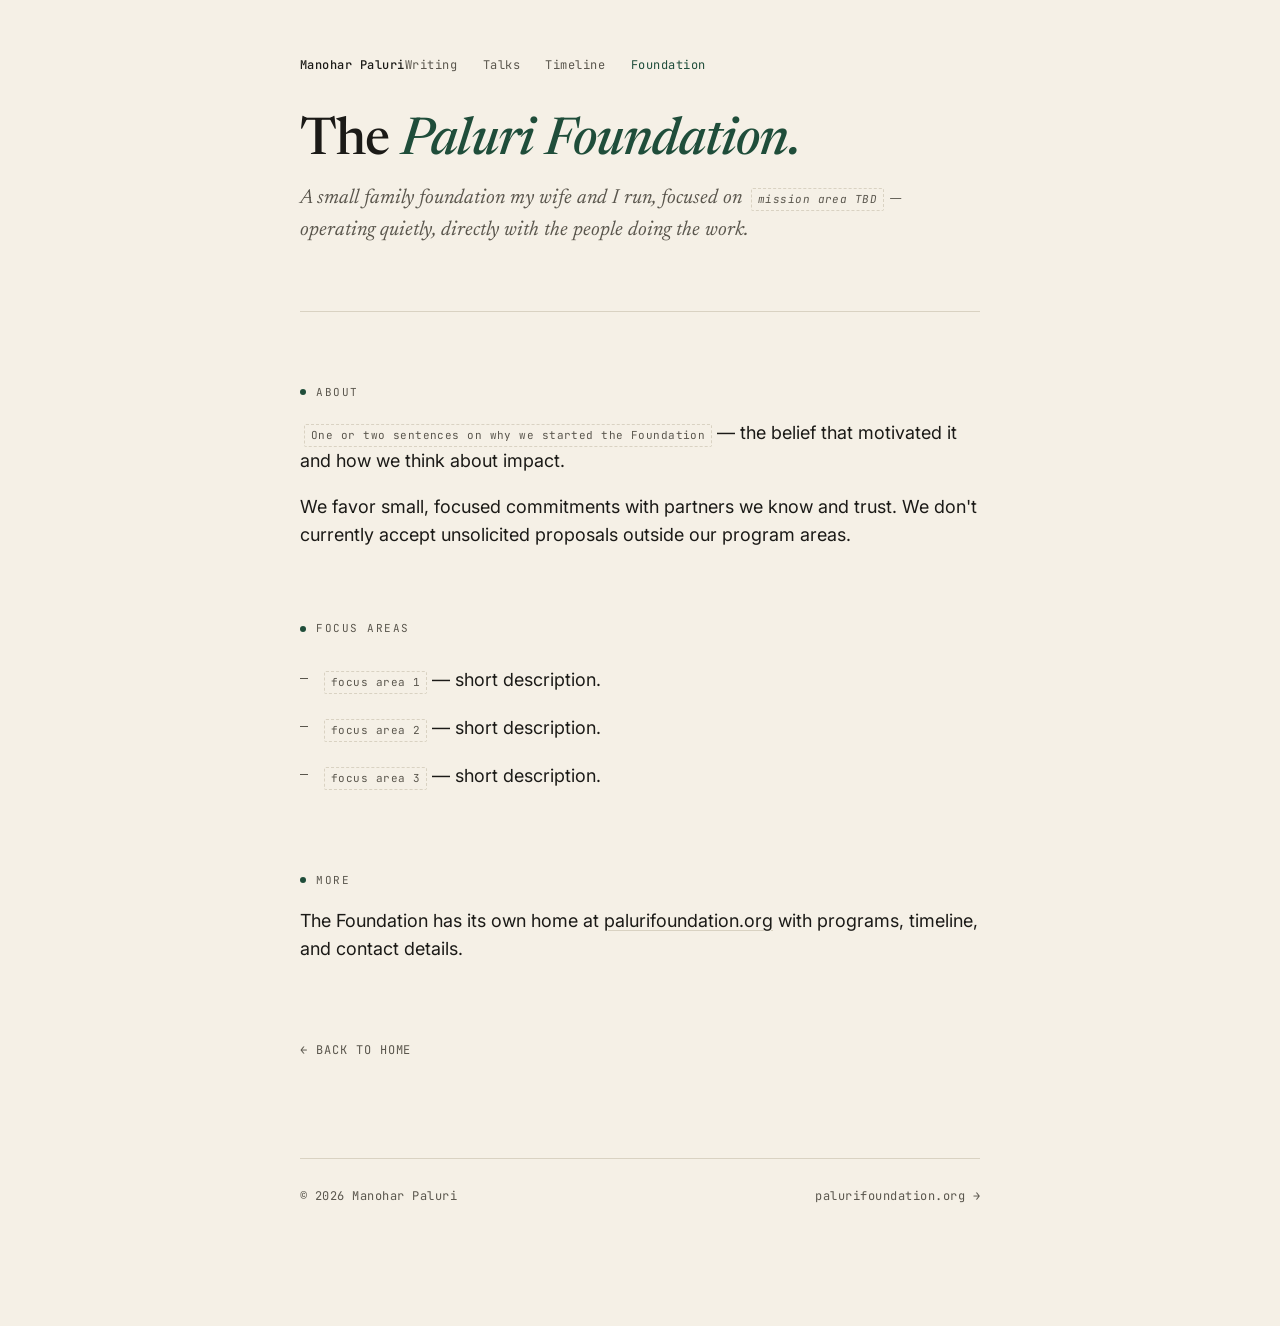
==== foundation/index.html @ d1e15f9b "added individual pages" ====
<!doctype html>
<html lang="en">
<head>
<meta charset="utf-8" />
<meta name="viewport" content="width=device-width,initial-scale=1" />
<title>Paluri Foundation — Manohar Paluri</title>
<link rel="preconnect" href="https://fonts.googleapis.com" />
<link rel="preconnect" href="https://fonts.gstatic.com" crossorigin />
<link href="https://fonts.googleapis.com/css2?family=Newsreader:ital,opsz,wght@0,6..72,400;0,6..72,500;0,6..72,600;1,6..72,400&family=Inter:wght@400;500;600&family=JetBrains+Mono:wght@400;500&display=swap" rel="stylesheet" />
<link rel="stylesheet" href="../styles.css" />
</head>
<body>

<div class="page">

  <div class="topbar">
    <a class="mark" href="/">Manohar Paluri</a>
    <nav>
      <a href="/writing/">Writing</a>
      <a href="/talks/">Talks</a>
      <a href="/timeline/">Timeline</a>
      <a href="/foundation/" aria-current="page">Foundation</a>
    </nav>
  </div>

  <section class="subhero measure">
    <h1>The <em>Paluri Foundation.</em></h1>
    <p class="lede">A small family foundation my wife and I run, focused on <span class="placeholder-note">mission area TBD</span> &mdash; operating quietly, directly with the people doing the work.</p>
  </section>

  <hr class="rule" />

  <section class="section measure">
    <p class="section-label">About</p>
    <p>
      <span class="placeholder-note">One or two sentences on why we started the Foundation</span> &mdash; the belief that motivated it and how we think about impact.
    </p>
    <p>
      We favor small, focused commitments with partners we know and trust. We don't currently accept unsolicited proposals outside our program areas.
    </p>
  </section>

  <section class="section measure">
    <p class="section-label">Focus areas</p>
    <ul class="bullets">
      <li><span class="placeholder-note">focus area 1</span> &mdash; short description.</li>
      <li><span class="placeholder-note">focus area 2</span> &mdash; short description.</li>
      <li><span class="placeholder-note">focus area 3</span> &mdash; short description.</li>
    </ul>
  </section>

  <section class="section measure">
    <p class="section-label">More</p>
    <p>
      The Foundation has its own home at <a href="https://palurifoundation.org">palurifoundation.org</a> with programs, timeline, and contact details.
    </p>
  </section>

  <section class="section measure">
    <a href="/" style="font-family: var(--font-mono); font-size: 12px; letter-spacing: 0.08em; text-transform: uppercase; text-decoration: none; color: var(--ink-soft);">&larr; Back to home</a>
  </section>

  <footer>
    <div>© <span id="year"></span> Manohar Paluri</div>
    <div><a href="https://palurifoundation.org">palurifoundation.org &rarr;</a></div>
  </footer>

</div>

<script>document.getElementById('year').textContent = new Date().getFullYear();</script>
</body>
</html>
---- styles.css ----
/* ============================================================
   manoharpaluri.com — shared styles
   Used by index.html and all sub-pages.
   ============================================================ */

:root {
  --paper: #f5f0e6;
  --ink: #1b1a17;
  --ink-soft: #5a564d;
  --rule: #d9d2c2;
  --accent: #1f4d3a;
  --accent-soft: #d7e3dc;
  --chip: #eae3d1;

  --font-display: "Newsreader", Georgia, serif;
  --font-ui: "Inter", system-ui, sans-serif;
  --font-mono: "JetBrains Mono", ui-monospace, monospace;

  --measure: 680px;
  --page-x: clamp(24px, 6vw, 96px);

  --body-size: 18px;
}

html[data-theme="green"] {
  --paper: #0e1a14;
  --ink: #e8e0cf;
  --ink-soft: #9aa89e;
  --rule: #1d2b22;
  --accent: #8ad1a7;
  --accent-soft: #18291f;
  --chip: #17231c;
}

html[data-theme="paper"] {
  --paper: #ffffff;
  --ink: #111111;
  --ink-soft: #5a5a5a;
  --rule: #e5e5e5;
  --accent: #1f4d3a;
  --accent-soft: #e8f0ec;
  --chip: #f1efea;
}

html[data-font="sans"]  { --font-display: "Inter", system-ui, sans-serif; }
html[data-font="mono"]  { --font-display: "JetBrains Mono", ui-monospace, monospace; }

* { box-sizing: border-box; }
html, body { margin: 0; padding: 0; background: var(--paper); color: var(--ink); }
body {
  font-family: var(--font-ui);
  font-size: var(--body-size);
  line-height: 1.55;
  -webkit-font-smoothing: antialiased;
  text-rendering: optimizeLegibility;
  transition: background-color .25s ease, color .25s ease;
}

a { color: var(--ink); text-decoration: underline; text-decoration-thickness: 1px; text-underline-offset: 3px; text-decoration-color: var(--rule); transition: color .15s ease, text-decoration-color .15s ease; }
a:hover { color: var(--accent); text-decoration-color: var(--accent); }
::selection { background: var(--accent); color: var(--paper); }

/* ---- Layout ---- */
.page { max-width: calc(var(--measure) + var(--page-x) * 2); margin: 0 auto; padding: 56px var(--page-x) 120px; }
.section { margin-top: 72px; }
.measure { max-width: var(--measure); }
hr.rule { border: 0; border-top: 1px solid var(--rule); margin: 64px 0 0; }

.section-label {
  font-family: var(--font-mono);
  font-size: 11px;
  letter-spacing: 0.14em;
  text-transform: uppercase;
  color: var(--ink-soft);
  margin: 0 0 18px;
  display: flex; align-items: center; gap: 10px;
}
.section-label::before {
  content: ""; display: inline-block; width: 6px; height: 6px; background: var(--accent); border-radius: 50%;
}

/* ---- Top bar ---- */
.topbar {
  display: flex; justify-content: flex-start; align-items: baseline;
  font-family: var(--font-mono); font-size: 12px; color: var(--ink-soft); letter-spacing: 0.04em;
}
.topbar .mark { color: var(--ink); font-weight: 500; text-decoration: none; }
.topbar .mark:hover { color: var(--accent); }
.topbar nav a { margin-right: 18px; margin-left: 0; text-decoration: none; color: var(--ink-soft); }
.topbar nav a:hover, .topbar nav a[aria-current="page"] { color: var(--accent); }

/* ---- Hero (home) ---- */
.hero { margin-top: 56px; }
.hero .eyebrow {
  font-family: var(--font-mono);
  font-size: 12px;
  letter-spacing: 0.14em;
  text-transform: uppercase;
  color: var(--accent);
  margin-bottom: 18px;
  display: inline-flex; align-items: center; gap: 10px;
}
.hero h1 {
  font-family: var(--font-display);
  font-weight: 500;
  font-size: clamp(36px, 5.2vw, 68px);
  line-height: 1.05;
  letter-spacing: -0.015em;
  margin: 0 0 20px;
}
.hero h1 em { font-style: italic; color: var(--accent); font-weight: 500; }
.hero .kicker {
  font-family: var(--font-display);
  font-style: italic;
  color: var(--ink-soft);
  font-size: clamp(18px, 1.6vw, 22px);
  margin: 0 0 28px;
  max-width: 560px;
}
.hero p { max-width: 620px; margin: 0 0 14px; }

.hero-grid { display: grid; grid-template-columns: 1fr 300px; gap: 48px; align-items: start; }
.hero-grid .hero-copy { grid-column: 1 / 2; grid-row: 1; order: 1; }
.hero-grid .portrait-col { grid-column: 2 / 3; grid-row: 1; order: 2; display: flex; flex-direction: column; gap: 18px; }
.hero-grid .portrait { aspect-ratio: 4/5; width: 100%; border-radius: 2px; overflow: hidden; }
.hero-grid .portrait img { width: 100%; height: 100%; object-fit: cover; display: block; }
.hero-grid .portrait-caption {
  font-family: var(--font-display);
  font-style: italic;
  font-size: 18px;
  line-height: 1.4;
  color: var(--ink);
  margin: 0;
}
.hero-grid .portrait-caption strong { font-style: normal; font-weight: 600; color: var(--accent); }
@media (max-width: 760px) {
  .hero-grid { grid-template-columns: 1fr; }
  .hero-grid .portrait-col { grid-column: 1; grid-row: 1; max-width: 260px; width: 60%; }
  .hero-grid .hero-copy { grid-column: 1; grid-row: 2; }
}

/* ---- Sub-page hero (smaller, single-column) ---- */
.subhero { margin-top: 40px; }
.subhero h1 {
  font-family: var(--font-display);
  font-weight: 500;
  font-size: clamp(32px, 4.2vw, 52px);
  line-height: 1.05;
  letter-spacing: -0.015em;
  margin: 0 0 14px;
}
.subhero h1 em { font-style: italic; color: var(--accent); font-weight: 500; }
.subhero p.lede {
  font-family: var(--font-display);
  font-style: italic;
  color: var(--ink-soft);
  font-size: clamp(18px, 1.6vw, 22px);
  margin: 0 0 0;
  max-width: 620px;
}

/* ---- Meta row / chips ---- */
.meta-row { display: flex; flex-wrap: wrap; gap: 8px; margin-top: 24px; font-family: var(--font-mono); font-size: 12px; }
.chip {
  padding: 6px 10px;
  background: var(--chip);
  color: var(--ink);
  border-radius: 999px;
  text-decoration: none;
  letter-spacing: 0.02em;
  border: 1px solid transparent;
}
.chip:hover { border-color: var(--accent); color: var(--accent); }
.chip .dot { display: inline-block; width: 6px; height: 6px; background: var(--accent); border-radius: 50%; margin-right: 6px; vertical-align: 1px; }

/* ---- Lists ---- */
ul.clean, ol.clean { padding-left: 0; list-style: none; margin: 0; }
ul.clean li, ol.clean li { padding: 14px 0; border-top: 1px solid var(--rule); display: grid; grid-template-columns: 96px 1fr auto; gap: 20px; align-items: baseline; }
ul.clean li:last-child, ol.clean li:last-child { border-bottom: 1px solid var(--rule); }
ul.clean li .when, ol.clean li .when { font-family: var(--font-mono); font-size: 12px; color: var(--ink-soft); letter-spacing: 0.04em; }
ul.clean li .what, ol.clean li .what { color: var(--ink); }
ul.clean li .what .sub, ol.clean li .what .sub { display: block; color: var(--ink-soft); font-size: 15px; margin-top: 2px; }
ul.clean li .where, ol.clean li .where { font-family: var(--font-mono); font-size: 12px; color: var(--ink-soft); text-align: right; }
@media (max-width: 680px) {
  ul.clean li, ol.clean li { grid-template-columns: 1fr; gap: 4px; }
  ul.clean li .where, ol.clean li .where { text-align: left; }
}

/* ---- Bullet list ---- */
ul.bullets { padding-left: 0; list-style: none; margin: 0; }
ul.bullets li { padding: 10px 0 10px 20px; position: relative; }
ul.bullets li::before {
  content: ""; position: absolute; left: 0; top: 22px;
  width: 8px; height: 1px; background: var(--ink-soft);
}

/* ---- Link tiles (home page hub) ---- */
.tiles { display: grid; grid-template-columns: repeat(2, 1fr); gap: 12px; }
.tile {
  display: block;
  padding: 22px 22px 20px;
  border: 1px solid var(--rule);
  border-radius: 2px;
  text-decoration: none;
  color: var(--ink);
  background: var(--paper);
  transition: border-color .15s ease, background .15s ease;
}
.tile:hover { border-color: var(--accent); background: color-mix(in oklab, var(--accent-soft) 35%, var(--paper)); }
.tile .tile-label {
  font-family: var(--font-mono); font-size: 11px; letter-spacing: 0.14em; text-transform: uppercase; color: var(--accent);
  display: flex; justify-content: space-between; align-items: center;
}
.tile .tile-label .arrow { font-family: var(--font-ui); }
.tile .tile-title { font-family: var(--font-display); font-size: 24px; font-weight: 500; margin: 10px 0 6px; line-height: 1.15; }
.tile .tile-sub { color: var(--ink-soft); font-size: 15px; margin: 0; }
@media (max-width: 560px) { .tiles { grid-template-columns: 1fr; } }

/* ---- Travel grid ---- */
.travel-grid { display: grid; grid-template-columns: repeat(3, 1fr); gap: 10px; }
.travel-grid .photo { aspect-ratio: 1/1; overflow: hidden; border-radius: 2px; }
.photo-placeholder {
  width: 100%; height: 100%;
  background: repeating-linear-gradient(45deg, var(--chip) 0 8px, var(--paper) 8px 16px);
  display: flex; align-items: center; justify-content: center;
  font-family: var(--font-mono); font-size: 10px; color: var(--ink-soft); letter-spacing: 0.08em;
  text-align: center; padding: 8px;
}
@media (max-width: 560px) { .travel-grid { grid-template-columns: repeat(2, 1fr); } }

/* ---- Portrait placeholder ---- */
.portrait-placeholder {
  width: 100%; height: 100%;
  background:
    repeating-linear-gradient(
      135deg,
      color-mix(in oklab, var(--accent) 16%, var(--paper)) 0 12px,
      color-mix(in oklab, var(--accent) 8%, var(--paper)) 12px 24px
    );
  display: flex; align-items: flex-end; justify-content: flex-start;
  padding: 12px;
  font-family: var(--font-mono); font-size: 11px; color: var(--ink-soft);
  letter-spacing: 0.08em; text-transform: uppercase;
}

/* ---- Press kit ---- */
.press { display: grid; grid-template-columns: 96px 1fr; gap: 20px; padding: 20px; border: 1px solid var(--rule); border-radius: 2px; }
.press .thumb { aspect-ratio: 1/1; }
.press .thumb .portrait-placeholder { border-radius: 50%; }
.press .title { font-family: var(--font-display); font-size: 22px; margin: 0 0 4px; line-height: 1.2; }
.press .title-sub { color: var(--ink-soft); font-size: 15px; margin: 0 0 12px; }
.press .downloads { display: flex; flex-wrap: wrap; gap: 8px; }

/* ---- Footer ---- */
footer { margin-top: 96px; padding-top: 28px; border-top: 1px solid var(--rule); display: flex; flex-wrap: wrap; gap: 12px; justify-content: space-between; font-family: var(--font-mono); font-size: 12px; color: var(--ink-soft); letter-spacing: 0.04em; }
footer a { color: var(--ink-soft); text-decoration: none; }
footer a:hover { color: var(--accent); }

/* ---- Placeholder notes ---- */
.placeholder-note {
  display: inline-block; font-family: var(--font-mono); font-size: 11px;
  background: transparent; color: var(--ink-soft);
  border: 1px dashed var(--rule); padding: 2px 6px; border-radius: 2px;
  letter-spacing: 0.04em; margin-left: 4px;
}

/* ---- Tweaks panel ---- */
.tweaks {
  position: fixed; right: 20px; bottom: 20px; width: 280px;
  background: var(--paper); border: 1px solid var(--rule);
  padding: 16px; border-radius: 4px;
  font-family: var(--font-ui); font-size: 13px;
  box-shadow: 0 10px 40px rgba(0,0,0,.08), 0 2px 6px rgba(0,0,0,.04);
  display: none; z-index: 50;
}
.tweaks[data-open="true"] { display: block; }
.tweaks h4 { margin: 0 0 10px; font-family: var(--font-mono); font-size: 11px; letter-spacing: 0.14em; text-transform: uppercase; color: var(--ink-soft); }
.tweaks .row { display: flex; gap: 6px; margin-bottom: 10px; flex-wrap: wrap; }
.tweaks button {
  border: 1px solid var(--rule); background: transparent; color: var(--ink);
  padding: 6px 10px; border-radius: 2px; font-family: var(--font-mono); font-size: 11px; cursor: pointer;
  letter-spacing: 0.04em;
}
.tweaks button[aria-pressed="true"] { border-color: var(--accent); color: var(--accent); }
.tweaks button:hover { border-color: var(--accent); }
.tweaks .label { font-family: var(--font-mono); font-size: 10px; letter-spacing: 0.12em; text-transform: uppercase; color: var(--ink-soft); margin-bottom: 6px; }

/* ---- Foundation callout (home) ---- */
.foundation-callout {
  border: 1px solid var(--rule);
  border-left: 3px solid var(--accent);
  padding: 22px 24px;
  border-radius: 2px;
  background: color-mix(in oklab, var(--accent-soft) 30%, var(--paper));
}
.foundation-callout h3 { font-family: var(--font-display); font-size: 24px; font-weight: 500; margin: 0 0 8px; line-height: 1.2; }
.foundation-callout p { margin: 0 0 10px; color: var(--ink-soft); font-size: 16px; }
.foundation-callout a.learn { color: var(--accent); font-family: var(--font-mono); font-size: 12px; letter-spacing: 0.08em; text-transform: uppercase; text-decoration: none; }
.foundation-callout a.learn:hover { text-decoration: underline; }
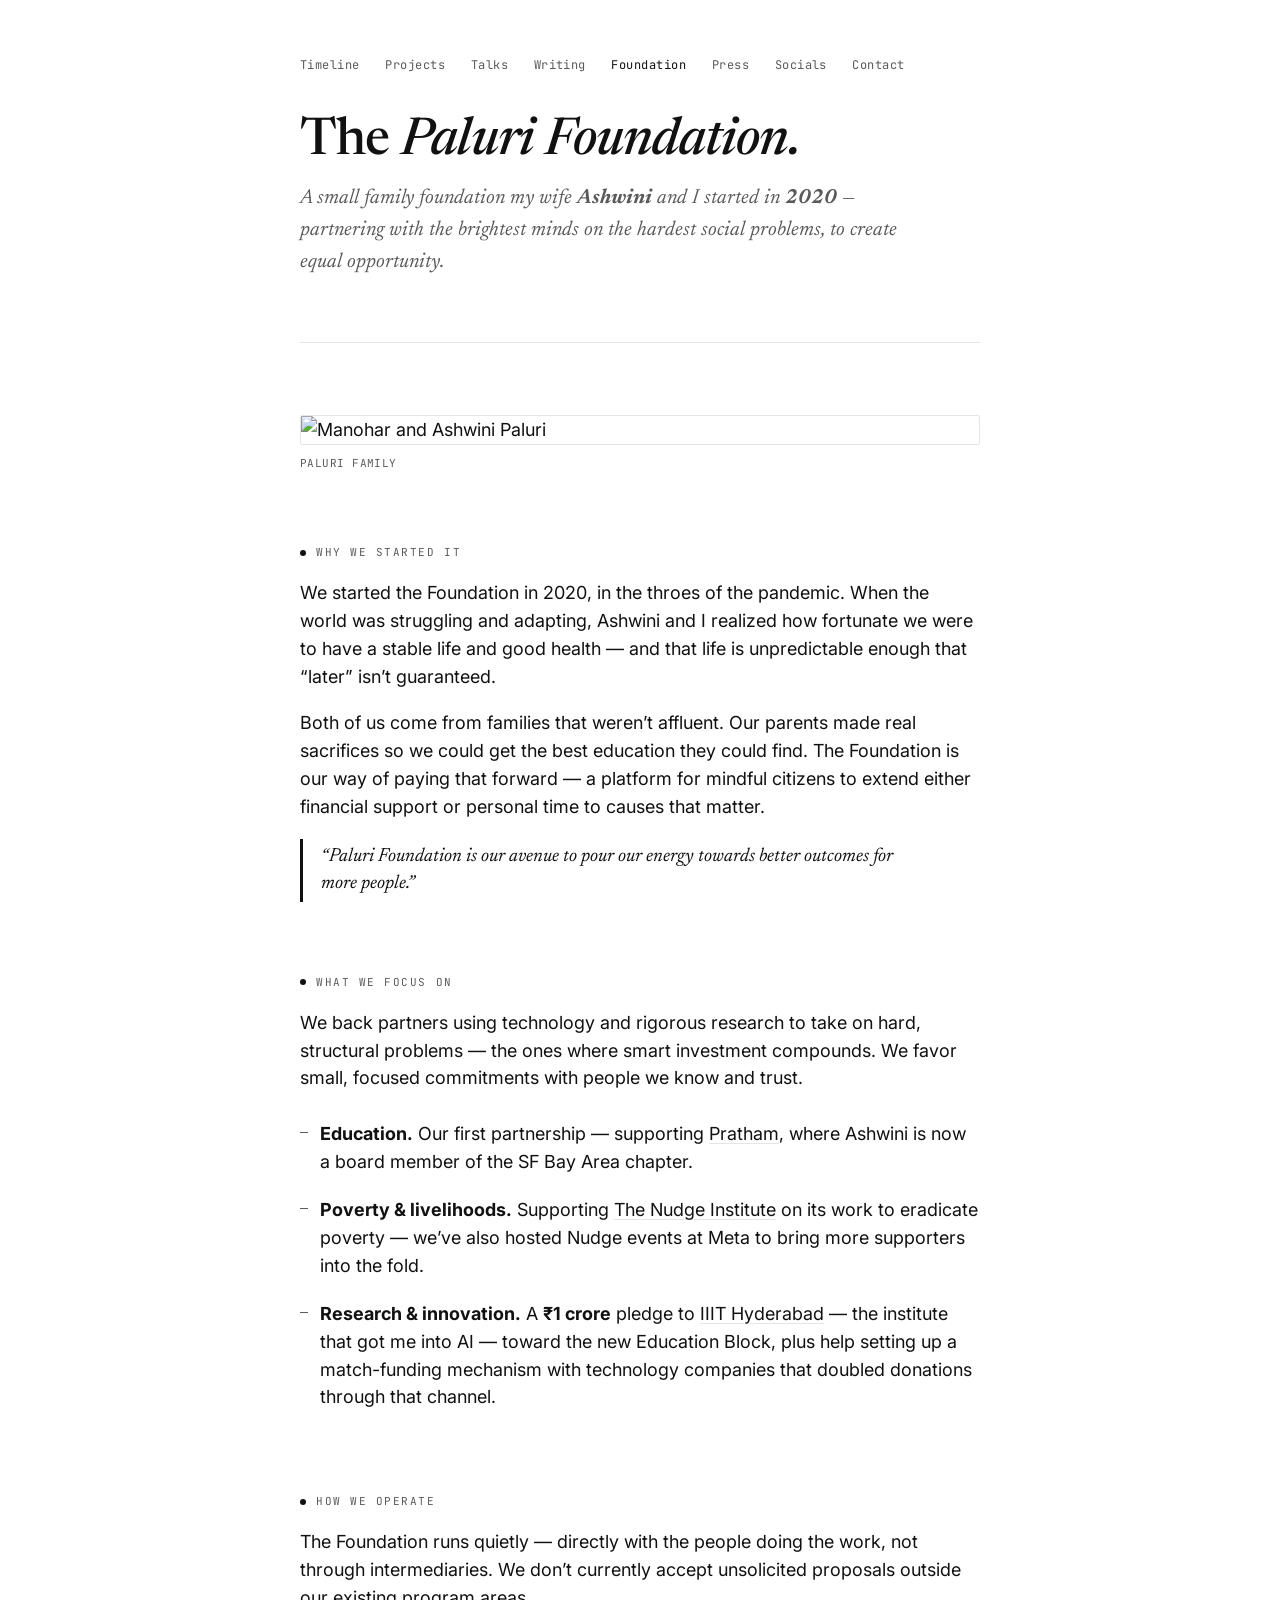
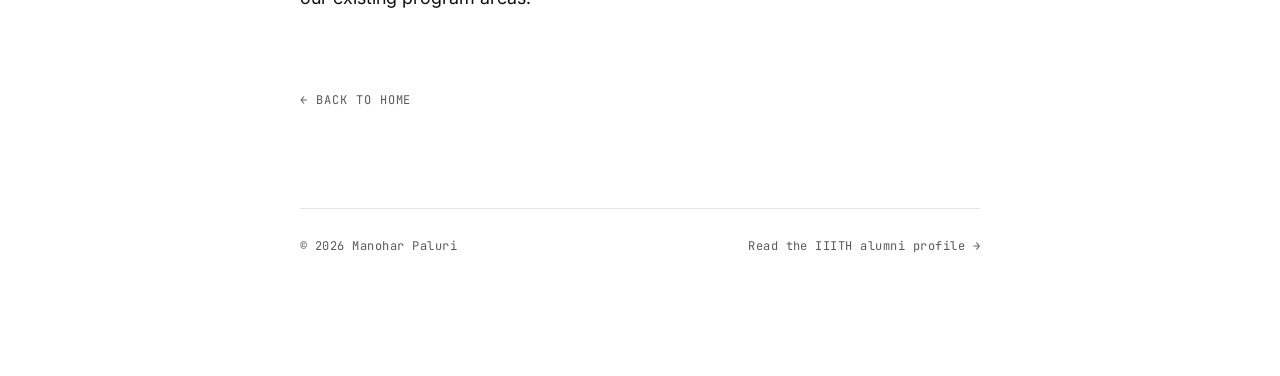
==== commit ef8f48f0: "projects page and foundation page" ====
--- a/foundation/index.html
+++ b/foundation/index.html
@@ -8,51 +8,135 @@
 <link rel="preconnect" href="https://fonts.gstatic.com" crossorigin />
 <link href="https://fonts.googleapis.com/css2?family=Newsreader:ital,opsz,wght@0,6..72,400;0,6..72,500;0,6..72,600;1,6..72,400&family=Inter:wght@400;500;600&family=JetBrains+Mono:wght@400;500&display=swap" rel="stylesheet" />
 <link rel="stylesheet" href="../styles.css" />
+<style>
+  .pf-photo {
+    margin: 28px 0 8px;
+  }
+  .pf-photo img {
+    width: 100%;
+    max-width: 720px;
+    height: auto;
+    display: block;
+    border: 1px solid var(--rule);
+    border-radius: 2px;
+  }
+  .pf-photo figcaption {
+    font-family: var(--font-mono);
+    font-size: 11px;
+    letter-spacing: 0.04em;
+    color: var(--ink-soft);
+    margin-top: 10px;
+    text-transform: uppercase;
+  }
+  .pf-pull {
+    border-left: 3px solid var(--accent);
+    padding: 4px 0 4px 18px;
+    margin: 8px 0 0;
+    font-family: var(--font-display);
+    font-size: 19px;
+    font-style: italic;
+    line-height: 1.45;
+    color: var(--ink);
+    max-width: 60ch;
+  }
+  .pf-pull cite {
+    display: block;
+    margin-top: 10px;
+    font-style: normal;
+    font-family: var(--font-mono);
+    font-size: 11px;
+    letter-spacing: 0.06em;
+    text-transform: uppercase;
+    color: var(--ink-soft);
+  }
+  .pf-stats {
+    display: grid;
+    grid-template-columns: repeat(auto-fit, minmax(180px, 1fr));
+    gap: 18px 28px;
+    margin: 16px 0 0;
+    padding: 18px 0;
+    border-top: 1px solid var(--rule);
+    border-bottom: 1px solid var(--rule);
+  }
+  .pf-stat .num {
+    font-family: var(--font-display);
+    font-size: 32px;
+    font-weight: 500;
+    color: var(--ink);
+    line-height: 1;
+  }
+  .pf-stat .lbl {
+    display: block;
+    font-family: var(--font-mono);
+    font-size: 11px;
+    letter-spacing: 0.06em;
+    text-transform: uppercase;
+    color: var(--ink-soft);
+    margin-top: 8px;
+    line-height: 1.4;
+  }
+</style>
 </head>
 <body>
 
 <div class="page">
 
   <div class="topbar">
-    <a class="mark" href="/">Manohar Paluri</a>
     <nav>
+      <a href="/timeline/">Timeline</a>
+      <a href="/projects/">Projects</a>
+      <a href="/talks/">Talks</a>
       <a href="/writing/">Writing</a>
-      <a href="/talks/">Talks</a>
-      <a href="/timeline/">Timeline</a>
       <a href="/foundation/" aria-current="page">Foundation</a>
+      <a href="/#presskit">Press</a>
+      <a href="/#socials">Socials</a>
+      <a href="/#contact">Contact</a>
     </nav>
   </div>
 
   <section class="subhero measure">
     <h1>The <em>Paluri Foundation.</em></h1>
-    <p class="lede">A small family foundation my wife and I run, focused on <span class="placeholder-note">mission area TBD</span> &mdash; operating quietly, directly with the people doing the work.</p>
+    <p class="lede">A small family foundation my wife <strong>Ashwini</strong> and I started in <strong>2020</strong> &mdash; partnering with the brightest minds on the hardest social problems, to create equal opportunity.</p>
   </section>
 
   <hr class="rule" />
 
   <section class="section measure">
-    <p class="section-label">About</p>
-    <p>
-      <span class="placeholder-note">One or two sentences on why we started the Foundation</span> &mdash; the belief that motivated it and how we think about impact.
-    </p>
-    <p>
-      We favor small, focused commitments with partners we know and trust. We don't currently accept unsolicited proposals outside our program areas.
-    </p>
-  </section>
-
-  <section class="section measure">
-    <p class="section-label">Focus areas</p>
+    <figure class="pf-photo">
+      <img src="https://blogs.iiit.ac.in/wp-content/uploads/2025/03/Manohar_Paluri-1.jpg" alt="Manohar and Ashwini Paluri" />
+      <figcaption>Paluri family</figcaption>
+    </figure>
+  </section>
+
+  <section class="section measure">
+    <p class="section-label">Why we started it</p>
+    <p>
+      We started the Foundation in 2020, in the throes of the pandemic. When the world was struggling and adapting, Ashwini and I realized how fortunate we were to have a stable life and good health &mdash; and that life is unpredictable enough that &ldquo;later&rdquo; isn&rsquo;t guaranteed.
+    </p>
+    <p>
+      Both of us come from families that weren&rsquo;t affluent. Our parents made real sacrifices so we could get the best education they could find. The Foundation is our way of paying that forward &mdash; a platform for mindful citizens to extend either financial support or personal time to causes that matter.
+    </p>
+    <blockquote class="pf-pull">
+      &ldquo;Paluri Foundation is our avenue to pour our energy towards better outcomes for more people.&rdquo;
+    </blockquote>
+  </section>
+
+  <section class="section measure">
+    <p class="section-label">What we focus on</p>
+    <p>
+      We back partners using technology and rigorous research to take on hard, structural problems &mdash; the ones where smart investment compounds. We favor small, focused commitments with people we know and trust.
+    </p>
     <ul class="bullets">
-      <li><span class="placeholder-note">focus area 1</span> &mdash; short description.</li>
-      <li><span class="placeholder-note">focus area 2</span> &mdash; short description.</li>
-      <li><span class="placeholder-note">focus area 3</span> &mdash; short description.</li>
+      <li><strong>Education.</strong> Our first partnership &mdash; supporting <a href="https://www.pratham.org/">Pratham</a>, where Ashwini is now a board member of the SF Bay Area chapter.</li>
+      <li><strong>Poverty &amp; livelihoods.</strong> Supporting <a href="https://www.thenudge.org/">The Nudge Institute</a> on its work to eradicate poverty &mdash; we&rsquo;ve also hosted Nudge events at Meta to bring more supporters into the fold.</li>
+      <li><strong>Research &amp; innovation.</strong> A <strong>₹1 crore</strong> pledge to <a href="https://www.iiit.ac.in/">IIIT Hyderabad</a> &mdash; the institute that got me into AI &mdash; toward the new Education Block, plus help setting up a match-funding mechanism with technology companies that doubled donations through that channel.</li>
     </ul>
   </section>
 
   <section class="section measure">
-    <p class="section-label">More</p>
-    <p>
-      The Foundation has its own home at <a href="https://palurifoundation.org">palurifoundation.org</a> with programs, timeline, and contact details.
+    <p class="section-label">How we operate</p>
+    <p>
+      The Foundation runs quietly &mdash; directly with the people doing the work, not through intermediaries. We don&rsquo;t currently accept unsolicited proposals outside our existing program areas.
     </p>
   </section>
 
@@ -62,11 +146,89 @@
 
   <footer>
     <div>© <span id="year"></span> Manohar Paluri</div>
-    <div><a href="https://palurifoundation.org">palurifoundation.org &rarr;</a></div>
+    <div><a href="https://blogs.iiit.ac.in/manohar-paluri/">Read the IIITH alumni profile &rarr;</a></div>
   </footer>
 
 </div>
 
-<script>document.getElementById('year').textContent = new Date().getFullYear();</script>
+<!-- TWEAKS -->
+<div class="tweaks" id="tweaks">
+  <h4>Tweaks</h4>
+  <div class="label">Theme</div>
+  <div class="row" data-tweak="theme">
+    <button data-val="warm">Warm</button>
+    <button data-val="paper">Paper</button>
+    <button data-val="green">Deep green</button>
+  </div>
+  <div class="label">Display font</div>
+  <div class="row" data-tweak="font">
+    <button data-val="serif">Serif</button>
+    <button data-val="sans">Sans</button>
+    <button data-val="mono">Mono</button>
+  </div>
+  <div class="label">Accent</div>
+  <div class="row" data-tweak="accent">
+    <button data-val="green" style="color:#1f4d3a">● green</button>
+    <button data-val="rust"  style="color:#a23d1a">● rust</button>
+    <button data-val="indigo" style="color:#2a3a8c">● indigo</button>
+    <button data-val="ink"  style="color:#111">● ink</button>
+  </div>
+</div>
+
+<script>
+  document.getElementById('year').textContent = new Date().getFullYear();
+
+  const TWEAK_DEFAULTS = /*EDITMODE-BEGIN*/{
+    "theme": "paper",
+    "font": "serif",
+    "accent": "ink"
+  }/*EDITMODE-END*/;
+
+  const ACCENTS = {
+    green:  { a: "#1f4d3a", soft: "#d7e3dc" },
+    rust:   { a: "#a23d1a", soft: "#f1dccf" },
+    indigo: { a: "#2a3a8c", soft: "#dde0f0" },
+    ink:    { a: "#111111", soft: "#e6e6e6" }
+  };
+  const ACCENTS_DARK = {
+    green:  { a: "#8ad1a7", soft: "#18291f" },
+    rust:   { a: "#f0a079", soft: "#2a1a12" },
+    indigo: { a: "#a4b0f0", soft: "#161a2e" },
+    ink:    { a: "#e8e0cf", soft: "#1a1a1a" }
+  };
+
+  const state = { ...TWEAK_DEFAULTS };
+  function apply() {
+    const html = document.documentElement;
+    html.dataset.theme = state.theme;
+    html.dataset.font = state.font;
+    const palette = state.theme === "green" ? ACCENTS_DARK[state.accent] : ACCENTS[state.accent];
+    html.style.setProperty('--accent', palette.a);
+    html.style.setProperty('--accent-soft', palette.soft);
+    document.querySelectorAll('.tweaks .row').forEach(row => {
+      const key = row.dataset.tweak;
+      row.querySelectorAll('button').forEach(btn => {
+        btn.setAttribute('aria-pressed', String(btn.dataset.val === state[key]));
+      });
+    });
+  }
+  document.querySelectorAll('.tweaks .row').forEach(row => {
+    const key = row.dataset.tweak;
+    row.querySelectorAll('button').forEach(btn => {
+      btn.addEventListener('click', () => {
+        state[key] = btn.dataset.val;
+        apply();
+        try { window.parent.postMessage({ type: '__edit_mode_set_keys', edits: { [key]: btn.dataset.val } }, '*'); } catch {}
+      });
+    });
+  });
+  apply();
+  window.addEventListener('message', (e) => {
+    const t = e.data && e.data.type;
+    if (t === '__activate_edit_mode') document.getElementById('tweaks').setAttribute('data-open', 'true');
+    else if (t === '__deactivate_edit_mode') document.getElementById('tweaks').setAttribute('data-open', 'false');
+  });
+  try { window.parent.postMessage({ type: '__edit_mode_available' }, '*'); } catch {}
+</script>
 </body>
 </html>
--- a/styles.css
+++ b/styles.css
@@ -244,17 +244,52 @@
 }
 
 /* ---- Press kit ---- */
-.press { display: grid; grid-template-columns: 96px 1fr; gap: 20px; padding: 20px; border: 1px solid var(--rule); border-radius: 2px; }
-.press .thumb { aspect-ratio: 1/1; }
-.press .thumb .portrait-placeholder { border-radius: 50%; }
-.press .title { font-family: var(--font-display); font-size: 22px; margin: 0 0 4px; line-height: 1.2; }
-.press .title-sub { color: var(--ink-soft); font-size: 15px; margin: 0 0 12px; }
-.press .downloads { display: flex; flex-wrap: wrap; gap: 8px; }
+.press-kit { display: grid; grid-template-columns: 1fr; gap: 36px; }
+.press-headshots { display: grid; grid-template-columns: repeat(3, 1fr); gap: 16px; }
+.press-headshot {
+  position: relative; display: block; overflow: hidden; border-radius: 2px;
+  aspect-ratio: 3/2; background: var(--rule);
+  text-decoration: none;
+}
+.press-headshot img { width: 100%; height: 100%; object-fit: cover; display: block; transition: transform .4s ease; }
+.press-headshot:hover img { transform: scale(1.03); }
+.press-dl {
+  position: absolute; left: 10px; bottom: 10px;
+  font-family: var(--font-mono); font-size: 11px; letter-spacing: 0.06em; text-transform: uppercase;
+  color: #fff; background: rgba(0,0,0,0.55); padding: 5px 9px; border-radius: 2px;
+  opacity: 0; transition: opacity .2s ease;
+}
+.press-headshot:hover .press-dl, .press-headshot:focus-visible .press-dl { opacity: 1; }
+.press-bios { max-width: 68ch; }
+.press-kicker { font-family: var(--font-display); font-style: italic; font-size: 20px; margin: 0 0 10px; }
+.press-note { color: var(--ink-soft); margin: 0 0 24px; }
+.bio-block { padding: 18px 0; border-top: 1px solid var(--rule); }
+.bio-head { display: flex; justify-content: space-between; align-items: baseline; gap: 20px; margin-bottom: 8px; }
+.bio-head h4 { font-family: var(--font-display); font-size: 22px; color: var(--ink); margin: 0; font-weight: 500; }
+.bio-head h4 a { color: var(--ink); text-decoration: none; }
+.bio-head h4 a:hover { color: var(--accent); }
+.bio-dl { font-family: var(--font-mono); font-size: 11px; letter-spacing: 0.06em; text-transform: uppercase; color: var(--accent); text-decoration: none; white-space: nowrap; }
+.bio-dl:hover { text-decoration: underline; }
+.bio-block p { margin: 0 0 10px; }
+.press-contact { margin-top: 18px; padding-top: 18px; border-top: 1px solid var(--rule); color: var(--ink-soft); font-family: var(--font-mono); font-size: 13px; }
+.press-links { display: flex; flex-wrap: wrap; align-items: baseline; gap: 14px 36px; padding: 22px 0; border-top: 1px solid var(--rule); border-bottom: 1px solid var(--rule); margin: 22px 0; }
+.press-links .bio-dl { position: relative; text-decoration: none; }
+.press-links .bio-dl:hover { text-decoration: underline; text-underline-offset: 4px; }
+.press-links .bio-dl + .bio-dl::before {
+  content: ","; position: absolute; left: -20px; color: var(--ink-soft);
+  font-family: var(--font-display); font-size: 16px;
+}
+@media (max-width: 760px) {
+  .press-headshots { grid-template-columns: 1fr; }
+  .bio-head { flex-direction: column; align-items: flex-start; gap: 4px; }
+}
 
 /* ---- Footer ---- */
 footer { margin-top: 96px; padding-top: 28px; border-top: 1px solid var(--rule); display: flex; flex-wrap: wrap; gap: 12px; justify-content: space-between; font-family: var(--font-mono); font-size: 12px; color: var(--ink-soft); letter-spacing: 0.04em; }
 footer a { color: var(--ink-soft); text-decoration: none; }
 footer a:hover { color: var(--accent); }
+.footer-social { display: flex; gap: 18px; }
+.footer-social a:hover { text-decoration: underline; text-underline-offset: 3px; }
 
 /* ---- Placeholder notes ---- */
 .placeholder-note {
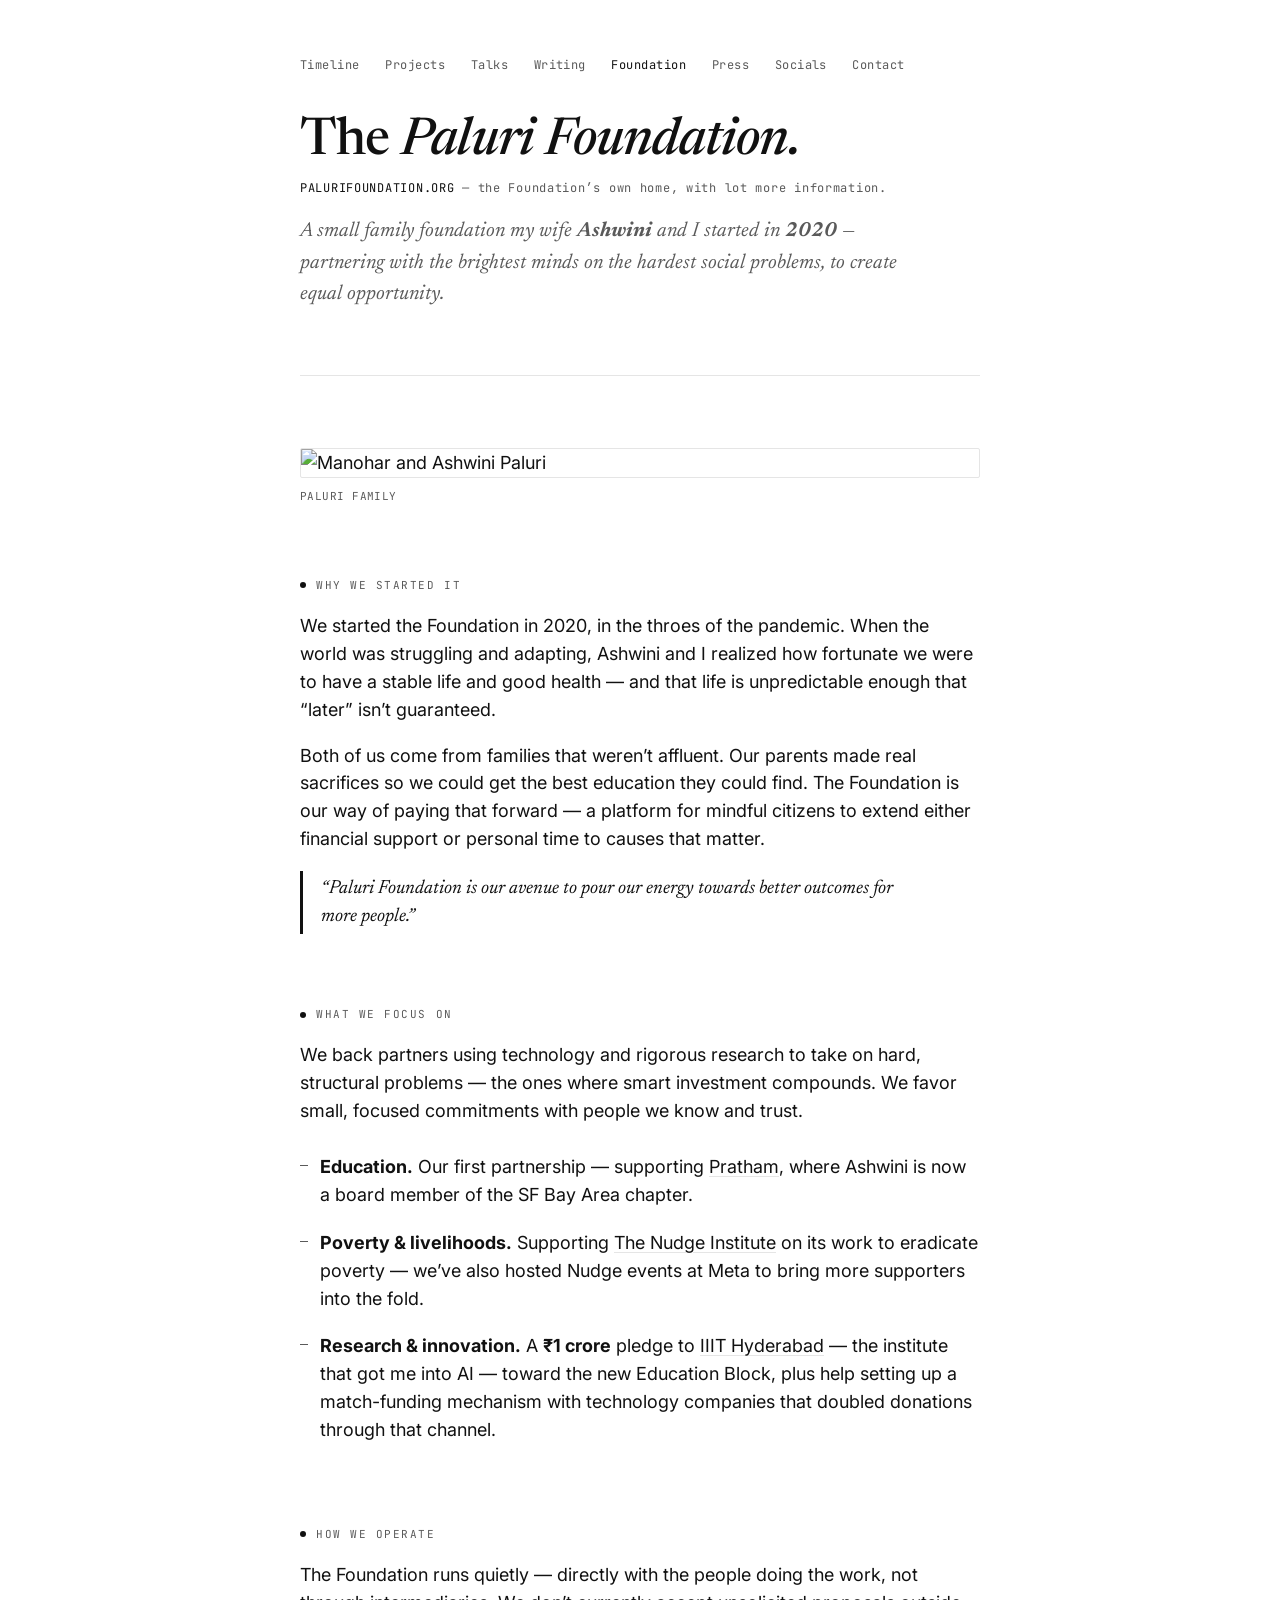
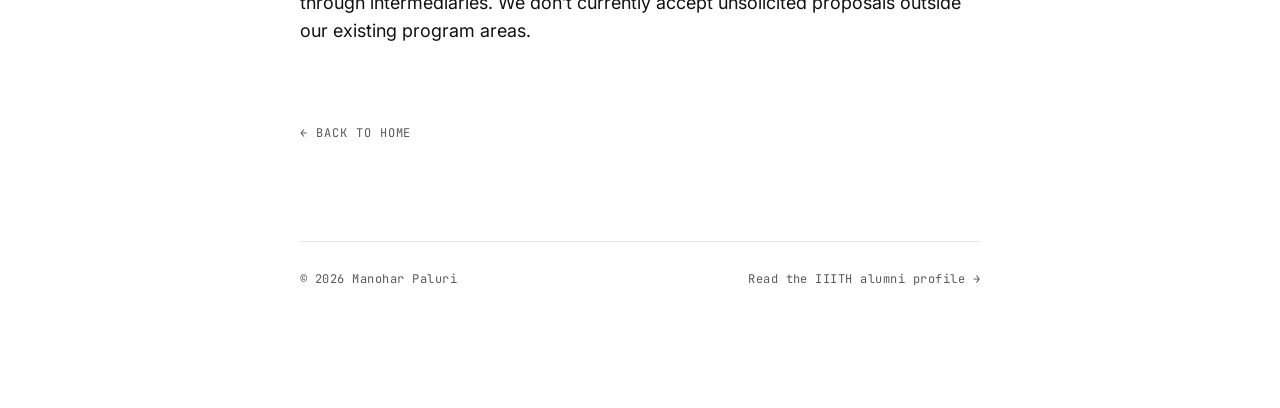
==== commit f4ad59b6: "foundation corrections" ====
--- a/foundation/index.html
+++ b/foundation/index.html
@@ -96,6 +96,9 @@
 
   <section class="subhero measure">
     <h1>The <em>Paluri Foundation.</em></h1>
+    <p style="margin: -4px 0 18px; font-family: var(--font-mono); font-size: 12px; letter-spacing: 0.06em;">
+      <a href="https://palurifoundation.org" style="color: var(--accent); text-decoration: none; text-transform: uppercase;">palurifoundation.org</a><span style="color: var(--ink-soft);"> &mdash; the Foundation&rsquo;s own home, with lot more information.</span>
+    </p>
     <p class="lede">A small family foundation my wife <strong>Ashwini</strong> and I started in <strong>2020</strong> &mdash; partnering with the brightest minds on the hardest social problems, to create equal opportunity.</p>
   </section>
 
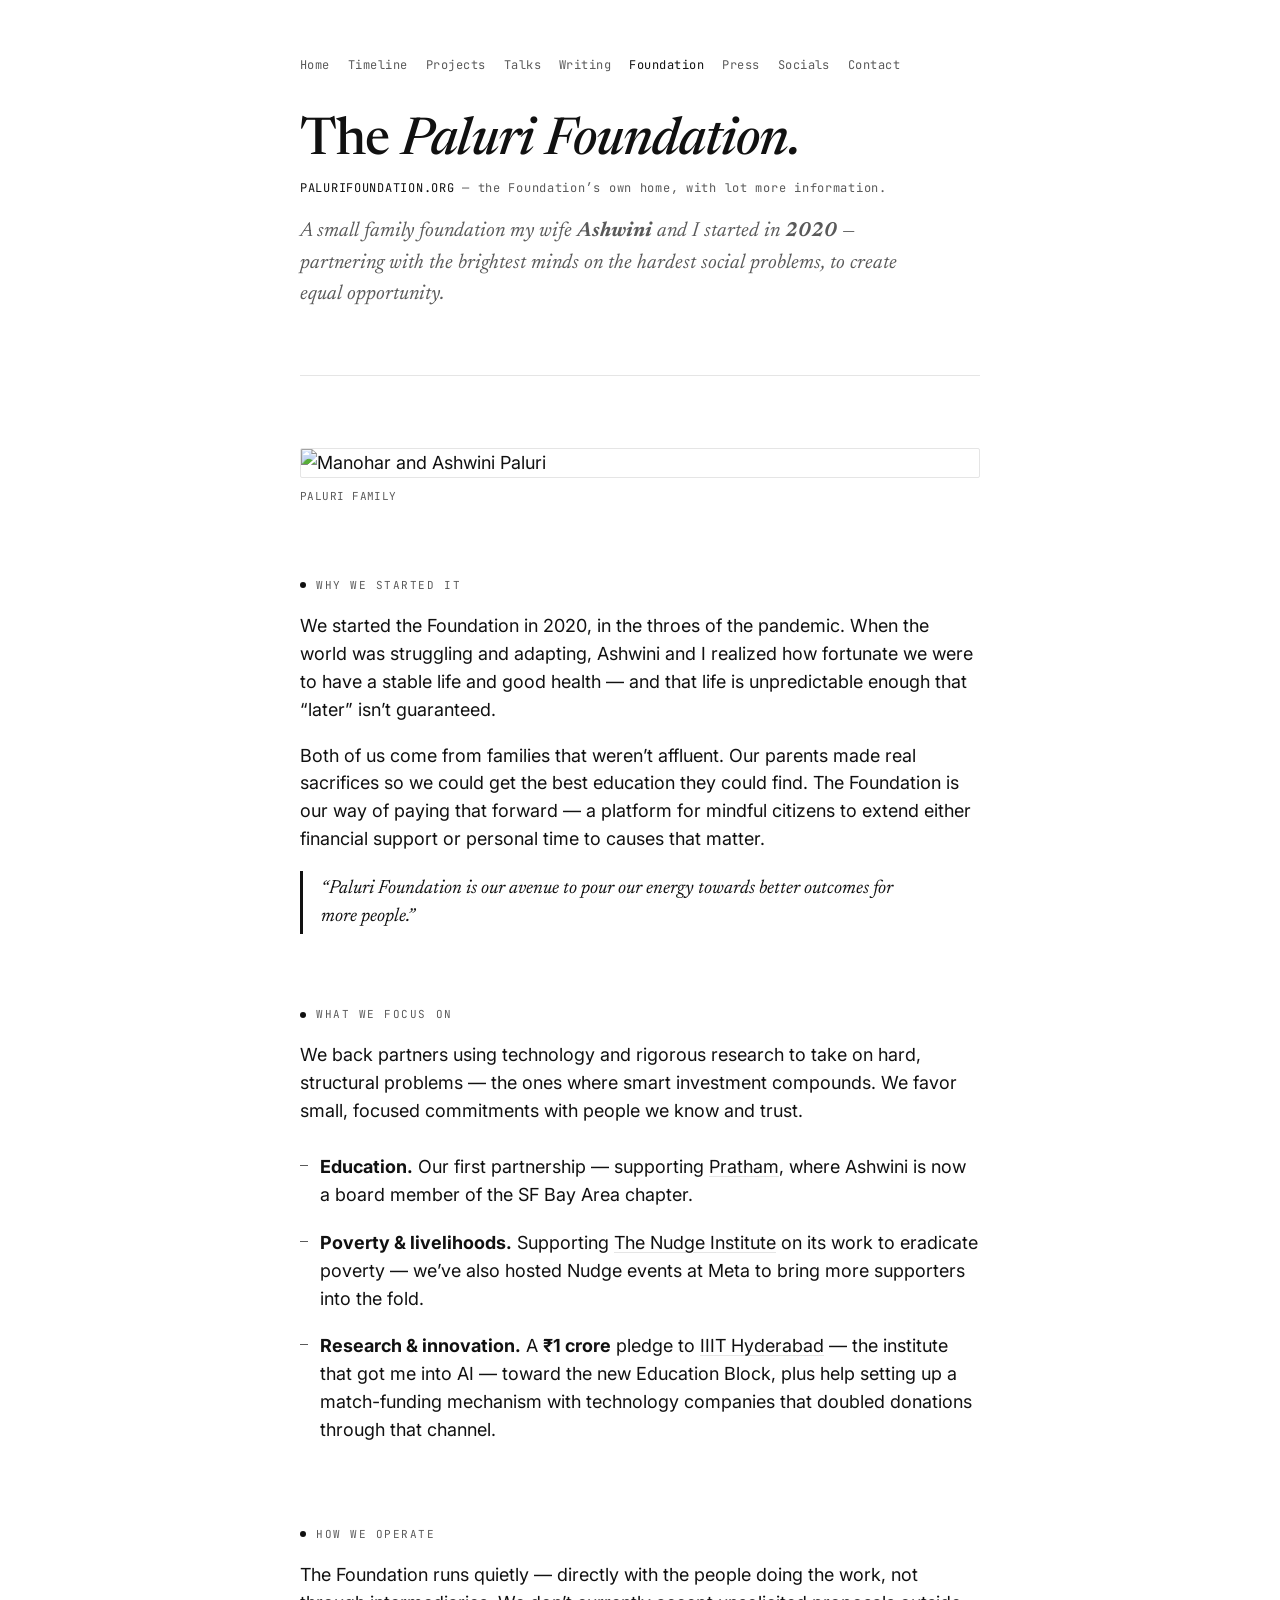
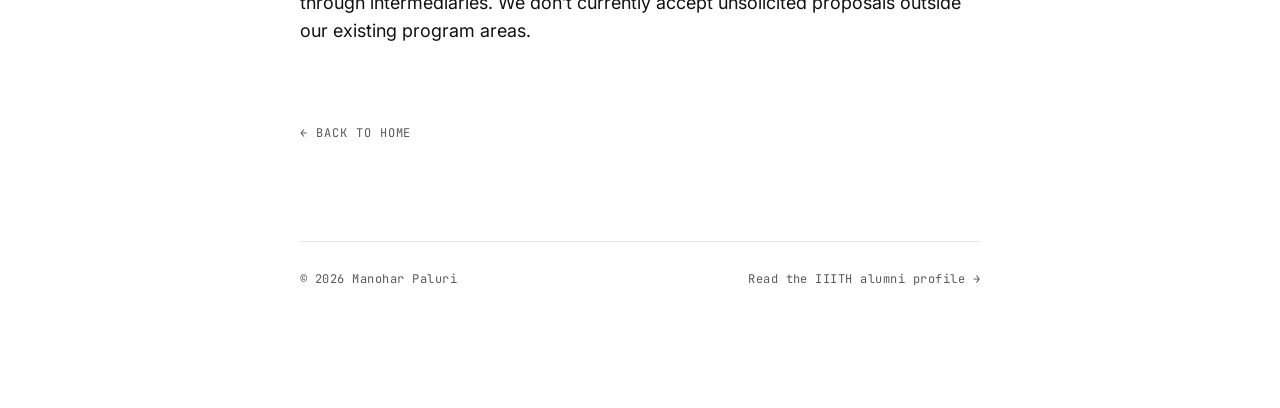
==== commit 47518f37: "fixed css stlyle and added home link" ====
--- a/foundation/index.html
+++ b/foundation/index.html
@@ -7,7 +7,7 @@
 <link rel="preconnect" href="https://fonts.googleapis.com" />
 <link rel="preconnect" href="https://fonts.gstatic.com" crossorigin />
 <link href="https://fonts.googleapis.com/css2?family=Newsreader:ital,opsz,wght@0,6..72,400;0,6..72,500;0,6..72,600;1,6..72,400&family=Inter:wght@400;500;600&family=JetBrains+Mono:wght@400;500&display=swap" rel="stylesheet" />
-<link rel="stylesheet" href="../styles.css" />
+<link rel="stylesheet" href="../styles.css?v=2" />
 <style>
   .pf-photo {
     margin: 28px 0 8px;
@@ -83,11 +83,12 @@
 
   <div class="topbar">
     <nav>
+      <a href="/">Home</a>
       <a href="/timeline/">Timeline</a>
       <a href="/projects/">Projects</a>
       <a href="/talks/">Talks</a>
       <a href="/writing/">Writing</a>
-      <a href="/foundation/" aria-current="page">Foundation</a>
+      <span aria-current="page">Foundation</span>
       <a href="/#presskit">Press</a>
       <a href="/#socials">Socials</a>
       <a href="/#contact">Contact</a>
--- a/styles.css
+++ b/styles.css
@@ -86,8 +86,9 @@
 }
 .topbar .mark { color: var(--ink); font-weight: 500; text-decoration: none; }
 .topbar .mark:hover { color: var(--accent); }
-.topbar nav a { margin-right: 18px; margin-left: 0; text-decoration: none; color: var(--ink-soft); }
-.topbar nav a:hover, .topbar nav a[aria-current="page"] { color: var(--accent); }
+.topbar nav { display: flex; gap: 18px; }
+.topbar nav a, .topbar nav span { text-decoration: none; color: var(--ink-soft); }
+.topbar nav a:hover, .topbar nav a[aria-current="page"], .topbar nav span[aria-current="page"] { color: var(--accent); }
 
 /* ---- Hero (home) ---- */
 .hero { margin-top: 56px; }
